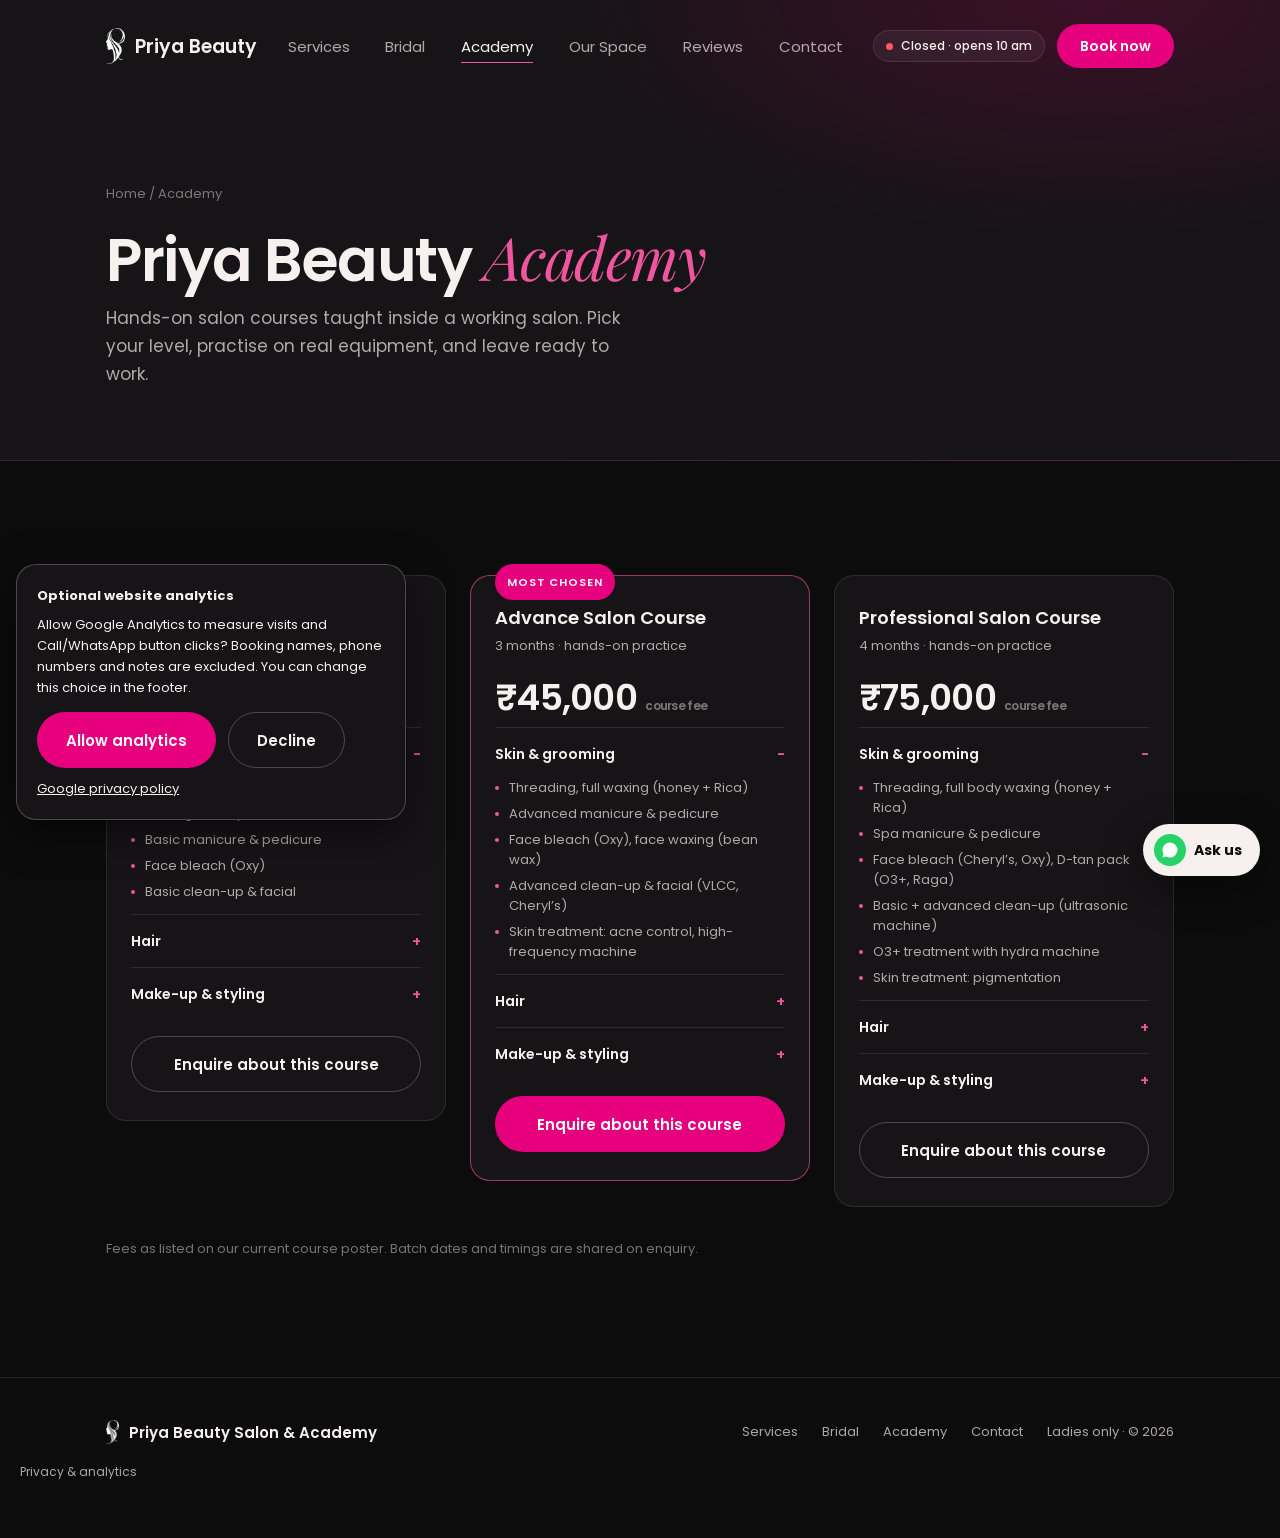
==== academy/index.html @ f3375054 "Restore original font loading and typography at owner request" ====
<!DOCTYPE html>
<html lang="en">
<head><base href="../">
<meta charset="UTF-8">
<meta name="viewport" content="width=device-width, initial-scale=1.0">
<title>Beauty &amp; Salon Courses in Kandivali East | Priya Beauty</title>
<meta name="description" content="Explore basic, advanced and professional salon courses at Priya Beauty Academy, Thakur Village, Kandivali East. View course fees and enquire about batches.">
<link rel="canonical" href="https://brunomulik24-prog.github.io/priyabeauty/academy/">
<meta property="og:type" content="website">
<meta property="og:site_name" content="Priya Beauty Salon &amp; Academy">
<meta property="og:title" content="Beauty &amp; Salon Courses in Kandivali East | Priya Beauty">
<meta property="og:description" content="Explore basic, advanced and professional salon courses at Priya Beauty Academy, Thakur Village, Kandivali East. View course fees and enquire about batches.">
<meta property="og:url" content="https://brunomulik24-prog.github.io/priyabeauty/academy/">
<meta property="og:image" content="https://brunomulik24-prog.github.io/priyabeauty/images/og-cover.jpg">
<meta property="og:image:width" content="1200"><meta property="og:image:height" content="630">
<meta name="twitter:card" content="summary_large_image">
<script type="application/ld+json">{"@context": "https://schema.org", "@graph": [{"@context": "https://schema.org", "@type": "BeautySalon", "name": "Priya Beauty Salon", "image": "https://brunomulik24-prog.github.io/priyabeauty/images/og-cover.jpg", "url": "https://brunomulik24-prog.github.io/priyabeauty/", "telephone": "+919004312040", "email": "pratibhagajjar3@gmail.com", "priceRange": "₹₹", "address": {"@type": "PostalAddress", "streetAddress": "Shop No. 50, Evershine Moon CHS Ltd., Sector 1, opp. Sunflower Bldg., Thakur Village", "addressLocality": "Kandivali East, Mumbai", "addressRegion": "Maharashtra", "postalCode": "400101", "addressCountry": "IN"}, "geo": {"@type": "GeoCoordinates", "latitude": 19.2143631, "longitude": 72.8736069}, "openingHoursSpecification": [{"@type": "OpeningHoursSpecification", "dayOfWeek": ["Monday", "Tuesday", "Wednesday", "Thursday", "Friday", "Saturday", "Sunday"], "opens": "10:00", "closes": "20:00"}], "founder": {"@type": "Person", "name": "Pratibha Gajjar"}, "sameAs": ["https://www.instagram.com/pratibhagajjar/", "https://www.google.com/maps/place/Priya+Beauty+Salon/data=!4m2!3m1!1s0x0:0x7c0b6a25188f19e9"], "@id": "https://brunomulik24-prog.github.io/priyabeauty/#salon", "hasMap": "https://www.google.com/maps/place/Priya+Beauty+Salon/data=!4m2!3m1!1s0x0:0x7c0b6a25188f19e9"}, {"@type": "WebPage", "@id": "https://brunomulik24-prog.github.io/priyabeauty/academy/#webpage", "url": "https://brunomulik24-prog.github.io/priyabeauty/academy/", "name": "Beauty & Salon Courses in Kandivali East | Priya Beauty", "description": "Explore basic, advanced and professional salon courses at Priya Beauty Academy, Thakur Village, Kandivali East. View course fees and enquire about batches.", "about": {"@id": "https://brunomulik24-prog.github.io/priyabeauty/#salon"}, "inLanguage": "en-IN"}, {"@type": "BreadcrumbList", "itemListElement": [{"@type": "ListItem", "position": 1, "name": "Home", "item": "https://brunomulik24-prog.github.io/priyabeauty/"}, {"@type": "ListItem", "position": 2, "name": "Academy", "item": "https://brunomulik24-prog.github.io/priyabeauty/academy/"}]}]}</script>
<meta name="theme-color" content="#0d0c0d">
<link rel="icon" href="images/logo-mark-black.png">
<link rel="preconnect" href="https://fonts.googleapis.com">
<link rel="preconnect" href="https://fonts.gstatic.com" crossorigin>
<link href="https://fonts.googleapis.com/css2?family=Playfair+Display:ital,wght@0,400;0,500;1,400;1,500&amp;family=Poppins:wght@300;400;500;600&amp;display=swap" rel="stylesheet">
<link rel="stylesheet" href="assets/site.css">
<script src="assets/analytics.js" defer></script></head>
<body data-page="academy">

<!-- ========== NAV ========== -->
<header class="nav" id="nav">
  <div class="wrap">
    <a href="./" class="brand" aria-label="Priya Beauty home"><img src="images/responsive/logo-mark-white-168.webp" alt="" width="324" height="609" decoding="async" srcset="images/responsive/logo-mark-white-56.webp 56w, images/responsive/logo-mark-white-112.webp 112w, images/responsive/logo-mark-white-168.webp 168w" sizes="36px"><b>Priya Beauty</b></a>
    <ul class="links">
      <li><a href="services/" data-r="services">Services</a></li>
      <li><a href="bridal/" data-r="bridal">Bridal</a></li>
      <li><a href="academy/" data-r="academy" class="on" aria-current="page">Academy</a></li>
      <li><a href="space/" data-r="space">Our Space</a></li>
      <li><a href="reviews/" data-r="reviews">Reviews</a></li>
      <li><a href="contact/" data-r="contact">Contact</a></li>
    </ul>
    <div class="nav-r">
      <span class="status js-status nav-status"><span class="dot"></span><span class="js-status-txt long-t">Open daily 10 am to 8 pm</span><span class="js-status-short short-t">Open daily</span></span>
      <a href="contact/" class="btn btn-pink book">Book now</a>
      <button class="burger" aria-label="Open menu" aria-expanded="false" id="burger"><svg class="i" viewbox="0 0 24 24" aria-hidden="true"><path d="M4 7h16"></path><path d="M4 12h16"></path><path d="M4 17h16"></path></svg></button>
    </div>
  </div>
</header>

<div class="drawer" id="drawer" aria-hidden="true">
  <div class="drawer-top">
    <a href="./" class="brand"><img src="images/responsive/logo-mark-white-168.webp" alt="" width="324" height="609" decoding="async" srcset="images/responsive/logo-mark-white-56.webp 56w, images/responsive/logo-mark-white-112.webp 112w, images/responsive/logo-mark-white-168.webp 168w" sizes="36px"><b>Priya Beauty</b></a>
    <button class="x" id="drawerClose" aria-label="Close menu"><svg class="i" viewbox="0 0 24 24" aria-hidden="true"><path d="M6 6l12 12"></path><path d="M18 6L6 18"></path></svg></button>
  </div>
  <nav>
    <a href="./" data-r="home">Home</a>
    <a href="services/" data-r="services">Services</a>
    <a href="bridal/" data-r="bridal">Bridal</a>
    <a href="academy/" data-r="academy" class="on" aria-current="page">Academy</a>
    <a href="space/" data-r="space">Our Space</a>
    <a href="reviews/" data-r="reviews">Reviews</a>
    <a href="contact/" data-r="contact">Contact</a>
  </nav>
  <a href="https://wa.me/919004312040?text=Hi%20Priya%20Beauty%2C%20I%27d%20like%20to%20book%20an%20appointment." class="btn btn-pink btn-full js-wa" data-msg="Hi Priya Beauty, I&#x27;d like to book an appointment." target="_blank" rel="noopener"><svg viewbox="0 0 24 24" fill="currentColor" aria-hidden="true"><path d="M12 2a10 10 0 0 0-8.6 15.1L2 22l5-1.3A10 10 0 1 0 12 2zm5.3 14.1c-.2.6-1.3 1.2-1.8 1.2-.5.1-1 .2-3.3-.7-2.8-1.1-4.5-3.9-4.7-4.1-.1-.2-1.1-1.5-1.1-2.9s.7-2 1-2.3c.2-.3.5-.3.7-.3h.5c.2 0 .4 0 .6.5l.8 2c.1.2.1.4 0 .5l-.3.5-.4.4c-.1.1-.3.3-.1.6.2.3.7 1.2 1.6 1.9 1.1.9 2 1.2 2.3 1.4.3.1.5.1.6-.1l.9-1c.2-.3.4-.2.6-.1l1.9.9c.3.1.5.2.5.3.1.2.1.7-.1 1.3z"></path></svg>Book on WhatsApp</a>
</div>

<main><section class="page on" id="p-academy" data-title="Beauty &amp; Salon Courses in Kandivali East | Priya Beauty">
  <div class="phero"><div class="wrap">
    <div class="crumb"><a href="./">Home</a> / Academy</div>
    <h1>Priya Beauty <em class="acc">Academy</em></h1>
    <p class="lead">Hands-on salon courses taught inside a working salon. Pick your level, practise on real equipment, and leave ready to work.</p>
  </div></div>
  <section class="sec"><div class="wrap">
    <div class="courses" id="courses"><article class="course reveal"><h3>Basic Salon Course</h3><div class="dur">2 months · hands-on practice</div><div class="price">₹20,000 <small>course fee</small></div><details open=""><summary>Skin &amp; grooming</summary><ul><li>Threading</li><li>Waxing (honey, normal)</li><li>Basic manicure &amp; pedicure</li><li>Face bleach (Oxy)</li><li>Basic clean-up &amp; facial</li></ul></details><details><summary>Hair</summary><ul><li>Head oil massage</li><li>Hair spa</li><li>Hair colour: grey coverage, root touch-up</li><li>Haircut: straight, normal U</li><li>Blow-dry &amp; ironing</li></ul></details><details><summary>Make-up &amp; styling</summary><ul><li>Basic light make-up</li><li>Simple bridal make-up</li><li>French roll + 3 bridal hairstyles</li><li>Saree draping: simple, Gujarati, Nauvari</li></ul></details><a class="btn btn-ghost js-wa" href="https://wa.me/919004312040?text=Hi%21%20I%E2%80%99d%20like%20details%20of%20the%20Basic%20Salon%20Course%20%282%20months%29.%20When%20does%20the%20next%20batch%20start%3F" data-msg="Hi! I’d like details of the Basic Salon Course (2 months). When does the next batch start?" target="_blank" rel="noopener">Enquire about this course</a></article><article class="course reveal hot"><span class="flag">Most chosen</span><h3>Advance Salon Course</h3><div class="dur">3 months · hands-on practice</div><div class="price">₹45,000 <small>course fee</small></div><details open=""><summary>Skin &amp; grooming</summary><ul><li>Threading, full waxing (honey + Rica)</li><li>Advanced manicure &amp; pedicure</li><li>Face bleach (Oxy), face waxing (bean wax)</li><li>Advanced clean-up &amp; facial (VLCC, Cheryl’s)</li><li>Skin treatment: acne control, high-frequency machine</li></ul></details><details><summary>Hair</summary><ul><li>Haircut: straight, U, step, layer</li><li>L’Oréal hair spa</li><li>Root touch-up (L’Oréal Inoa)</li><li>Professional aqua hair protein treatment</li><li>Straightening &amp; smoothening</li><li>L’Oréal anti-dandruff treatment</li></ul></details><details><summary>Make-up &amp; styling</summary><ul><li>Basic light make-up</li><li>Simple bridal make-up</li><li>3 basic hairstyles</li><li>Advanced styling: ironing, blow-dry, curls</li></ul></details><a class="btn btn-pink js-wa" href="https://wa.me/919004312040?text=Hi%21%20I%E2%80%99d%20like%20details%20of%20the%20Advance%20Salon%20Course%20%283%20months%29.%20When%20does%20the%20next%20batch%20start%3F" data-msg="Hi! I’d like details of the Advance Salon Course (3 months). When does the next batch start?" target="_blank" rel="noopener">Enquire about this course</a></article><article class="course reveal"><h3>Professional Salon Course</h3><div class="dur">4 months · hands-on practice</div><div class="price">₹75,000 <small>course fee</small></div><details open=""><summary>Skin &amp; grooming</summary><ul><li>Threading, full body waxing (honey + Rica)</li><li>Spa manicure &amp; pedicure</li><li>Face bleach (Cheryl’s, Oxy), D-tan pack (O3+, Raga)</li><li>Basic + advanced clean-up (ultrasonic machine)</li><li>O3+ treatment with hydra machine</li><li>Skin treatment: pigmentation</li></ul></details><details><summary>Hair</summary><ul><li>White hair coverage (L’Oréal Inoa)</li><li>Crown highlights</li><li>L’Oréal hair spa, hair fall treatment</li><li>Aroma head oil massage with machine</li><li>Straightening, smoothening, botox protein, keratin</li><li>Basic to advanced haircut with styling &amp; setting</li></ul></details><details><summary>Make-up &amp; styling</summary><ul><li>Basic make-up</li><li>Bridal make-up with professional products</li><li>Basic + advanced hairstyles: messy bun, tong, ironing, hair extensions</li></ul></details><a class="btn btn-ghost js-wa" href="https://wa.me/919004312040?text=Hi%21%20I%E2%80%99d%20like%20details%20of%20the%20Professional%20Salon%20Course%20%284%20months%29.%20When%20does%20the%20next%20batch%20start%3F" data-msg="Hi! I’d like details of the Professional Salon Course (4 months). When does the next batch start?" target="_blank" rel="noopener">Enquire about this course</a></article></div>
    <p class="note" style="margin-top:28px">Fees as listed on our current course poster. Batch dates and timings are shared on enquiry.</p>
  </div></section>
</section></main>

<footer>
  <div class="wrap ft">
    <a href="./" class="brand"><img src="images/responsive/logo-mark-white-168.webp" alt="" width="324" height="609" decoding="async" srcset="images/responsive/logo-mark-white-56.webp 56w, images/responsive/logo-mark-white-112.webp 112w, images/responsive/logo-mark-white-168.webp 168w" sizes="36px"><b>Priya Beauty Salon &amp; Academy</b></a>
    <div class="ft-links">
      <a href="services/">Services</a><a href="bridal/">Bridal</a><a href="academy/">Academy</a><a href="contact/">Contact</a>
      <span>Ladies only &middot; &copy; <span id="yr">2026</span></span>
    </div>
  </div>
</footer>

<!-- floating ask -->
<div class="ask-panel" id="askPanel" role="dialog" aria-label="Quick questions">
  <h2>Quick question?</h2>
  <p>Tap one. WhatsApp opens with it ready to send.</p>
  <div class="qs">
    <a href="https://wa.me/919004312040?text=Hi%21%20Do%20you%20have%20a%20slot%20available%20today%3F" class="js-wa" data-msg="Hi! Do you have a slot available today?" target="_blank" rel="noopener">Any slot free today?</a>
    <a href="https://wa.me/919004312040?text=Hi%21%20I%27d%20like%20to%20book%20an%20Aqua%20Hair%20Spa.%20My%20hair%20length%20is%3A%20" class="js-wa" data-msg="Hi! I&#x27;d like to book an Aqua Hair Spa. My hair length is: " target="_blank" rel="noopener">Book Aqua Hair Spa</a>
    <a href="https://wa.me/919004312040?text=Hi%21%20I%27d%20like%20to%20know%20which%20suits%20my%20hair%3A%20Botox%20treatment%20or%20Nanoplastia." class="js-wa" data-msg="Hi! I&#x27;d like to know which suits my hair: Botox treatment or Nanoplastia." target="_blank" rel="noopener">Botox or Nanoplastia?</a>
    <a href="https://wa.me/919004312040?text=Hi%21%20I%27m%20interested%20in%20your%20bridal%20make-up.%20Can%20you%20share%20packages%3F" class="js-wa" data-msg="Hi! I&#x27;m interested in your bridal make-up. Can you share packages?" target="_blank" rel="noopener">Bridal packages</a>
    <a href="https://wa.me/919004312040?text=Hi%21%20I%27d%20like%20details%20of%20the%20next%20academy%20batch." class="js-wa" data-msg="Hi! I&#x27;d like details of the next academy batch." target="_blank" rel="noopener">Next academy batch</a>
  </div>
</div>
<button class="ask-fab" id="askFab" aria-label="Ask the salon a question" aria-expanded="false" aria-controls="askPanel">
  <i><svg viewbox="0 0 24 24" fill="currentColor"><path d="M12 2a10 10 0 0 0-8.6 15.1L2 22l5-1.3A10 10 0 1 0 12 2z"></path></svg></i><b>Ask us</b>
</button>

<!-- mobile action bar -->
<nav class="actbar" aria-label="Quick actions">
  <a href="tel:+919004312040"><svg viewbox="0 0 24 24" fill="none" stroke="currentColor" stroke-width="2"><path d="M22 16.9v3a2 2 0 0 1-2.2 2 19.8 19.8 0 0 1-8.6-3.1 19.5 19.5 0 0 1-6-6A19.8 19.8 0 0 1 2.1 4.2 2 2 0 0 1 4.1 2h3a2 2 0 0 1 2 1.7c.1 1 .4 1.9.7 2.8a2 2 0 0 1-.5 2.1L8 9.9a16 16 0 0 0 6 6l1.3-1.3a2 2 0 0 1 2.1-.4c.9.3 1.8.6 2.8.7a2 2 0 0 1 1.7 2z"></path></svg>Call</a>
  <a href="https://wa.me/919004312040?text=Hi%20Priya%20Beauty%2C%20I%27d%20like%20to%20book%20an%20appointment." class="wa js-wa" data-msg="Hi Priya Beauty, I&#x27;d like to book an appointment." target="_blank" rel="noopener"><svg viewbox="0 0 24 24" fill="currentColor"><path d="M12 2a10 10 0 0 0-8.6 15.1L2 22l5-1.3A10 10 0 1 0 12 2zm5.3 14.1c-.2.6-1.3 1.2-1.8 1.2-.5.1-1 .2-3.3-.7-2.8-1.1-4.5-3.9-4.7-4.1-.1-.2-1.1-1.5-1.1-2.9s.7-2 1-2.3c.2-.3.5-.3.7-.3h.5c.2 0 .4 0 .6.5l.8 2c.1.2.1.4 0 .5l-.3.5-.4.4c-.1.1-.3.3-.1.6.2.3.7 1.2 1.6 1.9 1.1.9 2 1.2 2.3 1.4.3.1.5.1.6-.1l.9-1c.2-.3.4-.2.6-.1l1.9.9c.3.1.5.2.5.3.1.2.1.7-.1 1.3z"></path></svg>WhatsApp</a>
  <a href="contact/" class="bk"><svg viewbox="0 0 24 24" fill="none" stroke="currentColor" stroke-width="2"><rect x="3" y="4" width="18" height="17" rx="2"></rect><path d="M3 9h18M8 2v4M16 2v4"></path></svg>Book</a>
  <a href="https://www.google.com/maps/place/Priya+Beauty+Salon/data=!4m2!3m1!1s0x0:0x7c0b6a25188f19e9" target="_blank" rel="noopener"><svg viewbox="0 0 24 24" fill="none" stroke="currentColor" stroke-width="2"><path d="M12 22s7-6.5 7-12a7 7 0 0 0-14 0c0 5.5 7 12 7 12z"></path><circle cx="12" cy="10" r="2.5"></circle></svg>Directions</a>
</nav>

<div class="ss" id="ss" role="dialog" aria-modal="true" aria-label="Our work slideshow">
  <div class="ss-top"><span class="ss-count" id="ssCount"></span><button class="x" id="ssClose" aria-label="Close slideshow"><svg class="i" viewbox="0 0 24 24" aria-hidden="true"><path d="M6 6l12 12"></path><path d="M18 6L6 18"></path></svg></button></div>
  <div class="ss-tabs" id="ssTabs"></div>
  <div class="ss-bar"><i id="ssBar"></i></div>
  <div class="ss-track" id="ssTrack" tabindex="-1"></div>
  <div class="ss-foot"><button class="ss-btn ss-prev" id="ssPrev" aria-label="Previous photo"><svg class="i" viewbox="0 0 24 24" aria-hidden="true"><path d="M5 12h14"></path><path d="M13 6l6 6-6 6"></path></svg></button><button class="ss-play" id="ssPlay" aria-label="Pause slideshow">Pause</button><button class="ss-btn ss-next" id="ssNext" aria-label="Next photo"><svg class="i" viewbox="0 0 24 24" aria-hidden="true"><path d="M5 12h14"></path><path d="M13 6l6 6-6 6"></path></svg></button></div>
  <p class="ss-hint">Swipe to see more</p>
</div>

<!-- lightbox -->
<div class="lb" id="lb" role="dialog" aria-modal="true" aria-label="Photo viewer">
  <button class="x" id="lbClose" aria-label="Close">✕</button>
  <button class="lb-nav lb-prev" id="lbPrev" aria-label="Previous photo">&lsaquo;</button>
  <img id="lbImg" alt="">
  <p id="lbCap"></p>
  <button class="lb-nav lb-next" id="lbNext" aria-label="Next photo">›</button>
</div>

<script src="assets/site.js" defer></script>
</body>
</html>
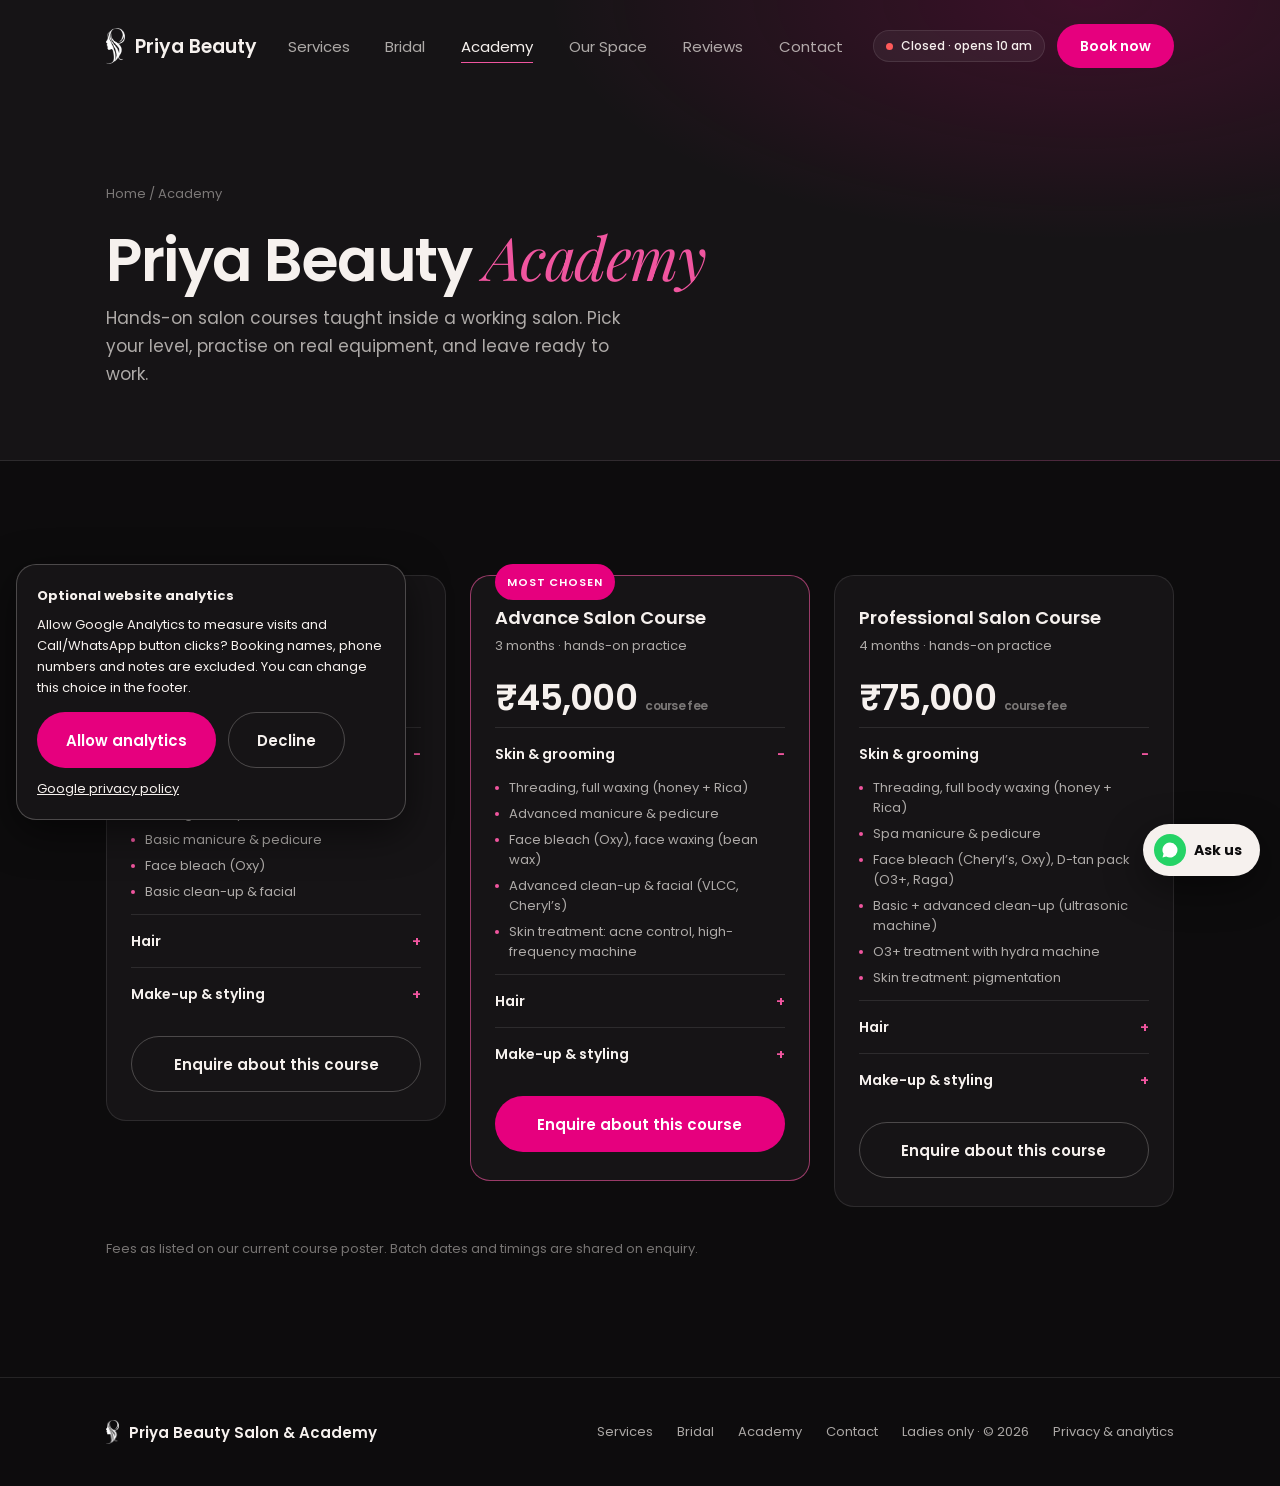
==== commit 5f70e424: "Fix booking, menu, photo viewer and layout glitches - Booking form: block times that have passed tod" ====
--- a/academy/index.html
+++ b/academy/index.html
@@ -20,8 +20,8 @@
 <link rel="preconnect" href="https://fonts.googleapis.com">
 <link rel="preconnect" href="https://fonts.gstatic.com" crossorigin>
 <link href="https://fonts.googleapis.com/css2?family=Playfair+Display:ital,wght@0,400;0,500;1,400;1,500&amp;family=Poppins:wght@300;400;500;600&amp;display=swap" rel="stylesheet">
-<link rel="stylesheet" href="assets/site.css">
-<script src="assets/analytics.js" defer></script></head>
+<link rel="stylesheet" href="assets/site.css?v=9ea9bb35182b">
+<script src="assets/analytics.js?v=5c1a5685b110" defer></script></head>
 <body data-page="academy">
 
 <!-- ========== NAV ========== -->
@@ -125,6 +125,6 @@
   <button class="lb-nav lb-next" id="lbNext" aria-label="Next photo">›</button>
 </div>
 
-<script src="assets/site.js" defer></script>
+<script src="assets/site.js?v=fa1b239f55ce" defer></script>
 </body>
 </html>
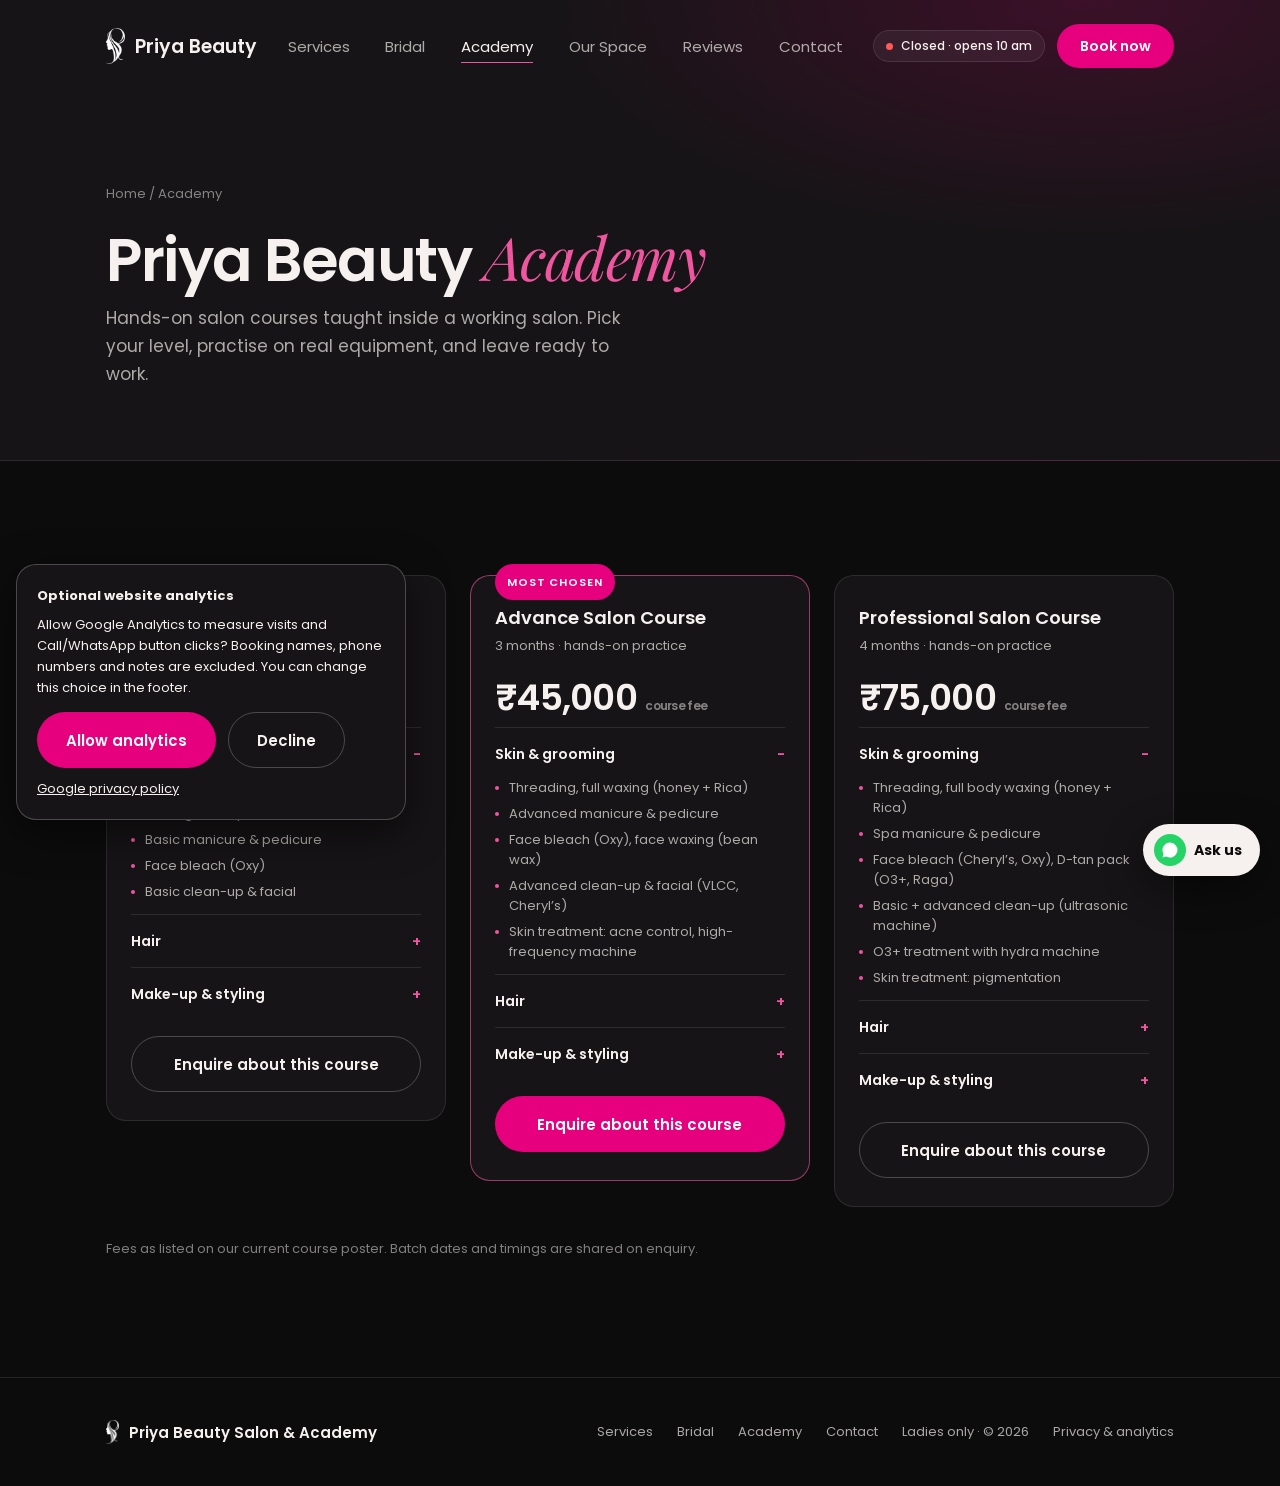
==== commit 0761ddf8: "Fix four Lighthouse accessibility issues - Small grey text (service notes, contact labels, bridal qu" ====
--- a/academy/index.html
+++ b/academy/index.html
@@ -20,7 +20,7 @@
 <link rel="preconnect" href="https://fonts.googleapis.com">
 <link rel="preconnect" href="https://fonts.gstatic.com" crossorigin>
 <link href="https://fonts.googleapis.com/css2?family=Playfair+Display:ital,wght@0,400;0,500;1,400;1,500&amp;family=Poppins:wght@300;400;500;600&amp;display=swap" rel="stylesheet">
-<link rel="stylesheet" href="assets/site.css?v=9ea9bb35182b">
+<link rel="stylesheet" href="assets/site.css?v=1518b052154a">
 <script src="assets/analytics.js?v=5c1a5685b110" defer></script></head>
 <body data-page="academy">
 
@@ -125,6 +125,6 @@
   <button class="lb-nav lb-next" id="lbNext" aria-label="Next photo">›</button>
 </div>
 
-<script src="assets/site.js?v=fa1b239f55ce" defer></script>
+<script src="assets/site.js?v=6d694211b78e" defer></script>
 </body>
 </html>
